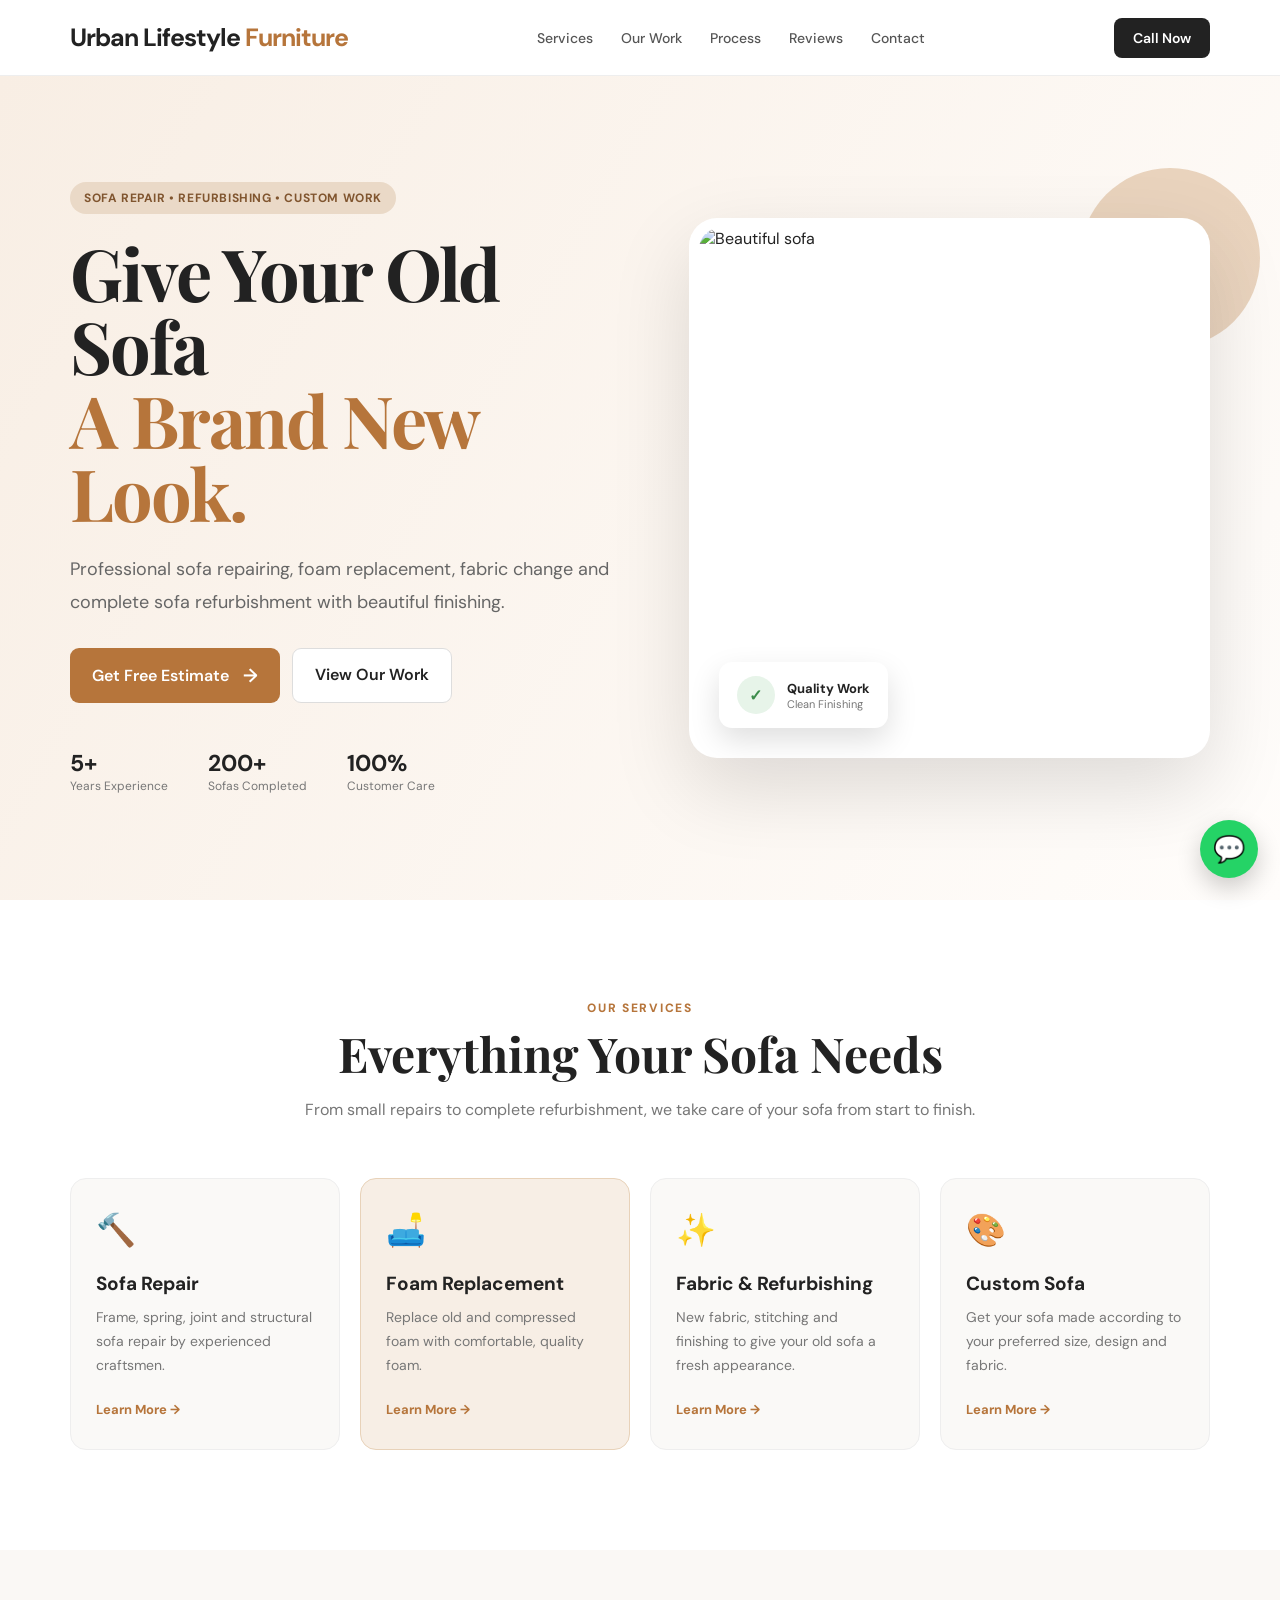
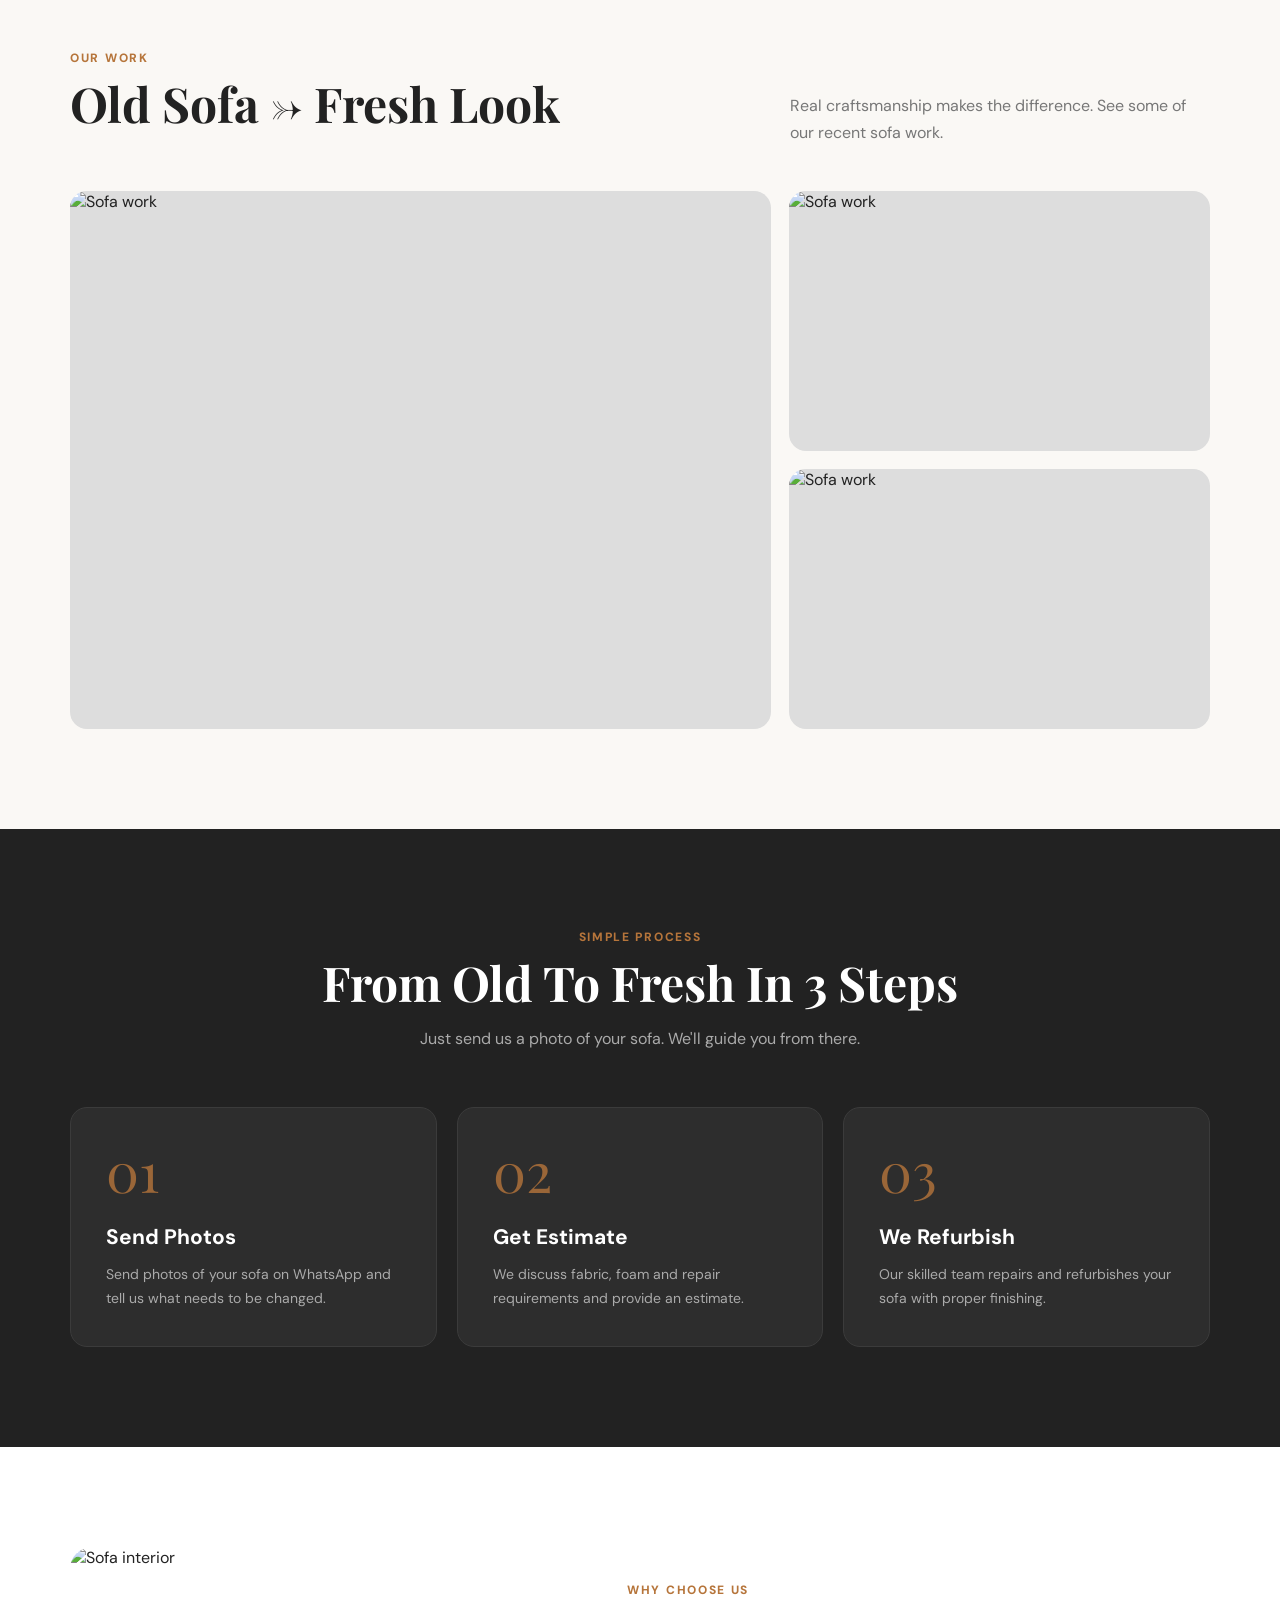
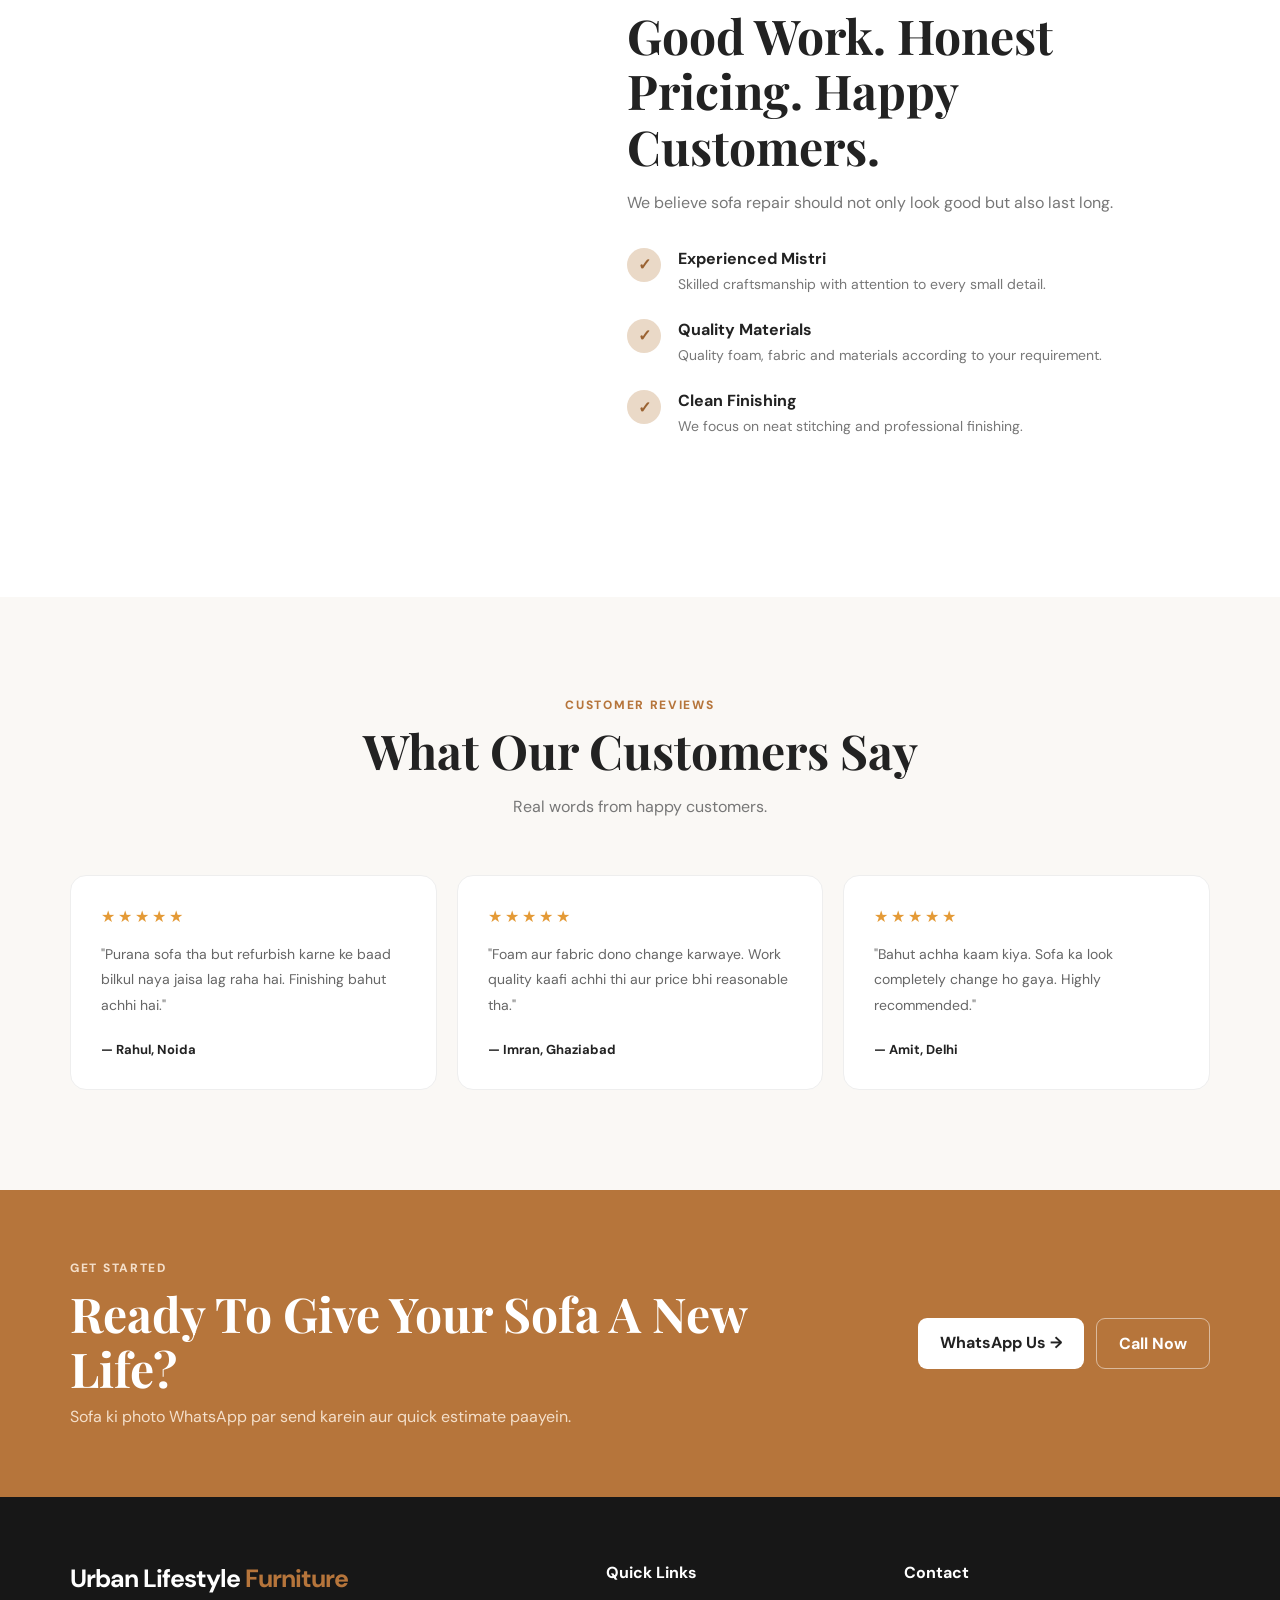
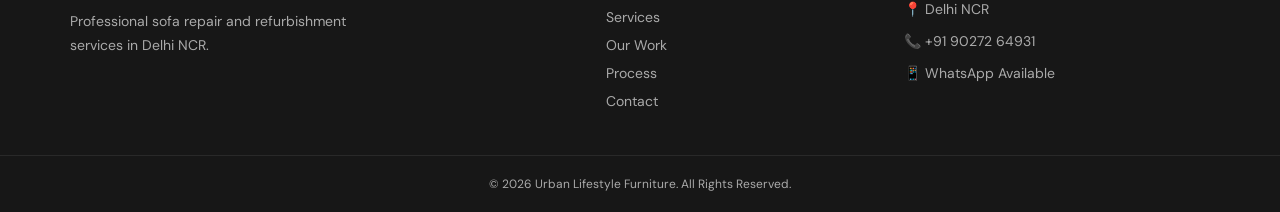
==== index.html @ b77ab4f5 "inital commint" ====
<!DOCTYPE html>
<html lang="en">
<head>
    <meta charset="UTF-8">
    <meta name="viewport" content="width=device-width, initial-scale=1.0">

    <title>Urban Lifestyle Furniture
 | Sofa Repair & Refurbishing</title>

    <link rel="stylesheet" href="style.css">

    <!-- Google Font -->
    <link rel="preconnect" href="https://fonts.googleapis.com">
    <link rel="preconnect" href="https://fonts.gstatic.com" crossorigin>
    <link href="https://fonts.googleapis.com/css2?family=DM+Sans:wght@400;500;600;700&family=Playfair+Display:wght@600;700&display=swap" rel="stylesheet">
</head>

<body>

    <!-- ================= NAVBAR ================= -->

    <header class="navbar">
        <div class="container nav-wrapper">

            <a href="#" class="logo">
                Urban Lifestyle <span>Furniture</span>
            </a>

            <nav>
                <a href="#services">Services</a>
                <a href="#work">Our Work</a>
                <a href="#process">Process</a>
                <a href="#reviews">Reviews</a>
                <a href="#contact">Contact</a>
            </nav>

            <a href="tel:+9190272 64931" class="nav-btn">
                Call Now
            </a>

        </div>
    </header>


    <!-- ================= HERO ================= -->

    <section class="hero" style="padding: 19px 0;">

        <div class="hero-bg-circle circle-one"></div>
        <div class="hero-bg-circle circle-two"></div>

        <div class="container hero-grid">

            <div class="hero-content">

                <div class="small-badge reveal">
                    Sofa Repair • Refurbishing • Custom Work
                </div>

                <h1 class="reveal">
                    Give Your Old Sofa
                    <span>A Brand New Look.</span>
                </h1>

                <p class="hero-text reveal">
                    Professional sofa repairing, foam replacement,
                    fabric change and complete sofa refurbishment
                    with beautiful finishing.
                </p>

                <div class="hero-buttons reveal">

                    <a href="#contact" class="primary-btn">
                        Get Free Estimate
                        <span>→</span>
                    </a>

                    <a href="#work" class="secondary-btn">
                        View Our Work
                    </a>

                </div>

                <div class="hero-trust reveal">

                    <div>
                        <strong>5+</strong>
                        <small>Years Experience</small>
                    </div>

                    <div>
                        <strong>200+</strong>
                        <small>Sofas Completed</small>
                    </div>

                    <div>
                        <strong>100%</strong>
                        <small>Customer Care</small>
                    </div>

                </div>

            </div>


            <div class="hero-image-wrapper reveal-right">

                <div class="image-decoration"></div>

                <div class="hero-image-card">

                    <img
                        src="https://images.unsplash.com/photo-1555041469-a586c61ea9bc?auto=format&fit=crop&w=1000&q=85"
                        alt="Beautiful sofa"
                    >

                    <div class="floating-card">

                        <div class="check-icon">
                            ✓
                        </div>

                        <div>
                            <strong>Quality Work</strong>
                            <span>Clean Finishing</span>
                        </div>

                    </div>

                </div>

            </div>

        </div>

    </section>


    <!-- ================= SERVICES ================= -->

    <section class="services section" id="services">

        <div class="container">

            <div class="section-heading">
                <div class="section-label">
                    OUR SERVICES
                </div>

                <h2>
                    Everything Your Sofa Needs
                </h2>

                <p>
                    From small repairs to complete refurbishment,
                    we take care of your sofa from start to finish.
                </p>
            </div>


            <div class="service-grid">

                <div class="service-card">
                    <div class="service-icon">
                        🔨
                    </div>

                    <h3>Sofa Repair</h3>

                    <p>
                        Frame, spring, joint and structural sofa
                        repair by experienced craftsmen.
                    </p>

                    <a href="#contact">
                        Learn More →
                    </a>
                </div>


                <div class="service-card featured">
                    <div class="service-icon">
                        🛋️
                    </div>

                    <h3>Foam Replacement</h3>

                    <p>
                        Replace old and compressed foam with
                        comfortable, quality foam.
                    </p>

                    <a href="#contact">
                        Learn More →
                    </a>
                </div>


                <div class="service-card">
                    <div class="service-icon">
                        ✨
                    </div>

                    <h3>Fabric & Refurbishing</h3>

                    <p>
                        New fabric, stitching and finishing to
                        give your old sofa a fresh appearance.
                    </p>

                    <a href="#contact">
                        Learn More →
                    </a>
                </div>


                <div class="service-card">
                    <div class="service-icon">
                        🎨
                    </div>

                    <h3>Custom Sofa</h3>

                    <p>
                        Get your sofa made according to your
                        preferred size, design and fabric.
                    </p>

                    <a href="#contact">
                        Learn More →
                    </a>
                </div>

            </div>

        </div>

    </section>


    <!-- ================= WORK ================= -->

    <section class="work section" id="work">

        <div class="container">

            <div class="work-header">

                <div>
                    <div class="section-label">
                        OUR WORK
                    </div>

                    <h2>
                        Old Sofa → Fresh Look
                    </h2>
                </div>

                <p>
                    Real craftsmanship makes the difference.
                    See some of our recent sofa work.
                </p>

            </div>


            <div class="gallery-grid">

                <div class="gallery-item large">
                    <img
                        src="https://images.unsplash.com/photo-1540574163026-643ea20ade25?auto=format&fit=crop&w=1000&q=85"
                        alt="Sofa work"
                    >

                    <div class="gallery-overlay">
                        <span>Complete Refurbishment</span>
                    </div>
                </div>


                <div class="gallery-item">
                    <img
                        src="https://images.unsplash.com/photo-1550226891-ef816aed4a98?auto=format&fit=crop&w=900&q=85"
                        alt="Sofa work"
                    >

                    <div class="gallery-overlay">
                        <span>Fabric Change</span>
                    </div>
                </div>


                <div class="gallery-item">
                    <img
                        src="https://images.unsplash.com/photo-1586023492125-27b2c045efd7?auto=format&fit=crop&w=900&q=85"
                        alt="Sofa work"
                    >

                    <div class="gallery-overlay">
                        <span>Modern Sofa</span>
                    </div>
                </div>

            </div>

        </div>

    </section>


    <!-- ================= PROCESS ================= -->

    <section class="process section" id="process">

        <div class="container">

            <div class="section-heading light">

                <div class="section-label">
                    SIMPLE PROCESS
                </div>

                <h2>
                    From Old To Fresh In 3 Steps
                </h2>

                <p>
                    Just send us a photo of your sofa.
                    We'll guide you from there.
                </p>

            </div>


            <div class="process-grid">

                <div class="process-card">

                    <div class="process-number">
                        01
                    </div>

                    <h3>Send Photos</h3>

                    <p>
                        Send photos of your sofa on WhatsApp
                        and tell us what needs to be changed.
                    </p>

                </div>


                <div class="process-card">

                    <div class="process-number">
                        02
                    </div>

                    <h3>Get Estimate</h3>

                    <p>
                        We discuss fabric, foam and repair
                        requirements and provide an estimate.
                    </p>

                </div>


                <div class="process-card">

                    <div class="process-number">
                        03
                    </div>

                    <h3>We Refurbish</h3>

                    <p>
                        Our skilled team repairs and refurbishes
                        your sofa with proper finishing.
                    </p>

                </div>

            </div>

        </div>

    </section>


    <!-- ================= WHY US ================= -->

    <section class="why-us section">

        <div class="container why-grid">

            <div class="why-image">

                <img
                    src="https://images.unsplash.com/photo-1567016432779-094069958ea5?auto=format&fit=crop&w=1000&q=85"
                    alt="Sofa interior"
                >

            </div>


            <div class="why-content">

                <div class="section-label">
                    WHY CHOOSE US
                </div>

                <h2>
                    Good Work. Honest Pricing. Happy Customers.
                </h2>

                <p>
                    We believe sofa repair should not only look
                    good but also last long.
                </p>


                <div class="benefit">

                    <div class="benefit-icon">
                        ✓
                    </div>

                    <div>
                        <h4>Experienced Mistri</h4>

                        <p>
                            Skilled craftsmanship with attention
                            to every small detail.
                        </p>
                    </div>

                </div>


                <div class="benefit">

                    <div class="benefit-icon">
                        ✓
                    </div>

                    <div>
                        <h4>Quality Materials</h4>

                        <p>
                            Quality foam, fabric and materials
                            according to your requirement.
                        </p>
                    </div>

                </div>


                <div class="benefit">

                    <div class="benefit-icon">
                        ✓
                    </div>

                    <div>
                        <h4>Clean Finishing</h4>

                        <p>
                            We focus on neat stitching and
                            professional finishing.
                        </p>
                    </div>

                </div>

            </div>

        </div>

    </section>


    <!-- ================= REVIEWS ================= -->

    <section class="reviews section" id="reviews">

        <div class="container">

            <div class="section-heading">

                <div class="section-label">
                    CUSTOMER REVIEWS
                </div>

                <h2>
                    What Our Customers Say
                </h2>

                <p>
                    Real words from happy customers.
                </p>

            </div>


            <div class="review-grid">

                <div class="review-card">

                    <div class="stars">
                        ★★★★★
                    </div>

                    <p>
                        "Purana sofa tha but refurbish karne ke baad
                        bilkul naya jaisa lag raha hai. Finishing
                        bahut achhi hai."
                    </p>

                    <strong>
                        — Rahul, Noida
                    </strong>

                </div>


                <div class="review-card">

                    <div class="stars">
                        ★★★★★
                    </div>

                    <p>
                        "Foam aur fabric dono change karwaye.
                        Work quality kaafi achhi thi aur price bhi
                        reasonable tha."
                    </p>

                    <strong>
                        — Imran, Ghaziabad
                    </strong>

                </div>


                <div class="review-card">

                    <div class="stars">
                        ★★★★★
                    </div>

                    <p>
                        "Bahut achha kaam kiya. Sofa ka look completely
                        change ho gaya. Highly recommended."
                    </p>

                    <strong>
                        — Amit, Delhi
                    </strong>

                </div>

            </div>

        </div>

    </section>


    <!-- ================= CTA ================= -->

    <section class="cta" id="contact">

        <div class="container cta-content">

            <div>
                <div class="section-label">
                    GET STARTED
                </div>

                <h2>
                    Ready To Give Your Sofa A New Life?
                </h2>

                <p>
                    Sofa ki photo WhatsApp par send karein
                    aur quick estimate paayein.
                </p>
            </div>


            <div class="cta-buttons">

                <a
                    href="https://wa.me/919027264931?text=Hi%2C%20I%20want%20a%20sofa%20repair%20estimate."
                    class="whatsapp-btn"
                >
                    WhatsApp Us
                    <span>→</span>
                </a>

                <a
                    href="tel:+919027264931"
                    class="call-btn"
                >
                    Call Now
                </a>

            </div>

        </div>

    </section>


    <!-- ================= FOOTER ================= -->

    <footer>

        <div class="container footer-grid">

            <div>
                <a href="#" class="logo">
                    Urban Lifestyle <span>Furniture</span>
                </a>

                <p>
                    Professional sofa repair and refurbishment
                    services in Delhi NCR.
                </p>
            </div>


            <div class="footer-links">

                <h4>Quick Links</h4>

                <a href="#services">Services</a>
                <a href="#work">Our Work</a>
                <a href="#process">Process</a>
                <a href="#contact">Contact</a>

            </div>


            <div class="footer-contact">

                <h4>Contact</h4>

                <p>📍 Delhi NCR</p>
                <p>📞 +91 90272 64931</p>
                <p>📱 WhatsApp Available</p>

            </div>

        </div>


        <div class="copyright">
            © 2026 Urban Lifestyle <span>Furniture</span>. All Rights Reserved.
        </div>

    </footer>


    <!-- FLOATING WHATSAPP -->

    <a
        href="https://wa.me/9190272 64931"
        class="floating-whatsapp"
        aria-label="WhatsApp"
    >
        💬
    </a>

</body>
</html>
---- style.css ----
/* =========================
   RESET
========================= */

* {
    margin: 0;
    padding: 0;
    box-sizing: border-box;
}

html {
    scroll-behavior: smooth;
}

body {
    font-family: "DM Sans", sans-serif;
    background: #faf8f5;
    color: #222;
    overflow-x: hidden;
}

img {
    width: 100%;
    display: block;
}

a {
    text-decoration: none;
    color: inherit;
}

.container {
    width: min(1140px, 92%);
    margin: auto;
}

.section {
    padding: 100px 0;
}


/* =========================
   NAVBAR
========================= */

.navbar {
    position: sticky;
    top: 0;
    z-index: 1000;
    height: 76px;
    display: flex;
    align-items: center;
    background: rgba(255,255,255,0.92);
    backdrop-filter: blur(14px);
    border-bottom: 1px solid #eee;
}

.nav-wrapper {
    display: flex;
    align-items: center;
    justify-content: space-between;
}

.logo {
    font-size: 25px;
    font-weight: 700;
    letter-spacing: -1px;
}

.logo span {
    color: #b6753b;
}

.navbar nav {
    display: flex;
    gap: 28px;
}

.navbar nav a {
    position: relative;
    font-size: 14px;
    font-weight: 500;
    color: #555;
    transition: 0.3s;
}

.navbar nav a::after {
    content: "";
    position: absolute;
    left: 0;
    bottom: -6px;
    width: 0;
    height: 2px;
    background: #b6753b;
    transition: 0.3s;
}

.navbar nav a:hover {
    color: #b6753b;
}

.navbar nav a:hover::after {
    width: 100%;
}

.nav-btn {
    background: #222;
    color: #fff;
    padding: 11px 19px;
    border-radius: 8px;
    font-size: 14px;
    font-weight: 600;
    transition: 0.3s;
}

.nav-btn:hover {
    transform: translateY(-3px);
    background: #b6753b;
}


/* =========================
   HERO
========================= */

.hero {
    min-height: calc(100vh - 76px);
    display: flex;
    align-items: center;
    position: relative;
    overflow: hidden;
    background:
        linear-gradient(120deg, #f8eee4, #fffdfb);
}

.hero-grid {
    display: grid;
    grid-template-columns: 1fr 0.95fr;
    gap: 70px;
    align-items: center;
}

.small-badge {
    display: inline-block;
    padding: 8px 14px;
    border-radius: 30px;
    background: #ead9c7;
    color: #80552f;
    font-size: 12px;
    font-weight: 700;
    text-transform: uppercase;
    letter-spacing: 0.6px;
    margin-bottom: 22px;
}

.hero h1 {
    font-family: "Playfair Display", serif;
    font-size: clamp(44px, 6vw, 72px);
    line-height: 1.02;
    letter-spacing: -2px;
    max-width: 680px;
    margin-bottom: 24px;
}

.hero h1 span {
    display: block;
    color: #b6753b;
}

.hero-text {
    max-width: 600px;
    color: #666;
    font-size: 18px;
    line-height: 1.8;
    margin-bottom: 30px;
}

.hero-buttons {
    display: flex;
    gap: 12px;
    flex-wrap: wrap;
}

.primary-btn,
.secondary-btn {
    padding: 15px 22px;
    border-radius: 9px;
    font-weight: 600;
    transition: 0.3s;
}

.primary-btn {
    display: inline-flex;
    gap: 14px;
    align-items: center;
    background: #b6753b;
    color: white;
}

.primary-btn span {
    font-size: 19px;
    transition: 0.3s;
}

.primary-btn:hover {
    transform: translateY(-4px);
    box-shadow: 0 15px 25px rgba(182,117,59,0.25);
}

.primary-btn:hover span {
    transform: translateX(5px);
}

.secondary-btn {
    background: white;
    border: 1px solid #ddd;
}

.secondary-btn:hover {
    transform: translateY(-4px);
    border-color: #b6753b;
}

.hero-trust {
    display: flex;
    gap: 40px;
    margin-top: 45px;
}

.hero-trust div {
    display: flex;
    flex-direction: column;
}

.hero-trust strong {
    font-size: 23px;
}

.hero-trust small {
    color: #777;
    font-size: 12px;
}


/* HERO IMAGE */

.hero-image-wrapper {
    position: relative;
}

.hero-image-card {
    position: relative;
    z-index: 2;
    overflow: hidden;
    border-radius: 28px;
    background: white;
    padding: 10px;
    box-shadow: 0 30px 80px rgba(0,0,0,0.13);
}

.hero-image-card img {
    height: 520px;
    object-fit: cover;
    border-radius: 21px;
    transition: transform 0.8s ease;
}

.hero-image-card:hover img {
    transform: scale(1.04);
}

.image-decoration {
    position: absolute;
    width: 180px;
    height: 180px;
    background: #d6ae86;
    border-radius: 50%;
    top: -50px;
    right: -50px;
    z-index: 1;
    opacity: 0.5;
}

.floating-card {
    position: absolute;
    left: 30px;
    bottom: 30px;
    z-index: 4;
    display: flex;
    align-items: center;
    gap: 12px;
    background: white;
    padding: 14px 18px;
    border-radius: 13px;
    box-shadow: 0 12px 30px rgba(0,0,0,0.13);
    animation: floatCard 3s ease-in-out infinite;
}

.check-icon {
    display: grid;
    place-items: center;
    width: 38px;
    height: 38px;
    border-radius: 50%;
    background: #e7f4e9;
    color: #3c8c4b;
    font-weight: bold;
}

.floating-card div:last-child {
    display: flex;
    flex-direction: column;
}

.floating-card strong {
    font-size: 13px;
}

.floating-card span {
    color: #777;
    font-size: 11px;
}


/* =========================
   SECTION HEADING
========================= */

.section-heading {
    text-align: center;
    max-width: 720px;
    margin: 0 auto 55px;
}

.section-label {
    color: #b6753b;
    font-size: 12px;
    font-weight: 800;
    letter-spacing: 1.7px;
    margin-bottom: 10px;
}

.section-heading h2,
.work-header h2,
.why-content h2,
.cta h2 {
    font-family: "Playfair Display", serif;
    font-size: clamp(34px, 4vw, 48px);
    line-height: 1.15;
    margin-bottom: 15px;
}

.section-heading p,
.work-header p {
    color: #777;
    line-height: 1.7;
}


/* =========================
   SERVICES
========================= */

.services {
    background: #fff;
}

.service-grid {
    display: grid;
    grid-template-columns: repeat(4, 1fr);
    gap: 20px;
}

.service-card {
    background: #faf9f7;
    border: 1px solid #eee;
    padding: 30px 25px;
    border-radius: 16px;
    transition:
        transform 0.35s ease,
        box-shadow 0.35s ease,
        border-color 0.35s ease;
}

.service-card:hover {
    transform: translateY(-10px);
    border-color: #d9b693;
    box-shadow: 0 20px 40px rgba(0,0,0,0.07);
}

.service-card.featured {
    background: #f7eee5;
    border-color: #e8d2b9;
}

.service-icon {
    font-size: 32px;
    margin-bottom: 20px;
}

.service-card h3 {
    font-size: 19px;
    margin-bottom: 10px;
}

.service-card p {
    color: #777;
    font-size: 14px;
    line-height: 1.7;
    margin-bottom: 20px;
}

.service-card a {
    color: #b6753b;
    font-weight: 700;
    font-size: 13px;
}


/* =========================
   WORK
========================= */

.work {
    background: #faf8f5;
}

.work-header {
    display: flex;
    align-items: end;
    justify-content: space-between;
    gap: 40px;
    margin-bottom: 45px;
}

.work-header p {
    max-width: 420px;
}

.gallery-grid {
    display: grid;
    grid-template-columns: 1.25fr 0.75fr;
    grid-template-rows: 260px 260px;
    gap: 18px;
}

.gallery-item {
    position: relative;
    overflow: hidden;
    border-radius: 17px;
    background: #ddd;
}

.gallery-item.large {
    grid-row: span 2;
}

.gallery-item img {
    width: 100%;
    height: 100%;
    object-fit: cover;
    transition: transform 0.7s ease;
}

.gallery-item:hover img {
    transform: scale(1.08);
}

.gallery-overlay {
    position: absolute;
    left: 15px;
    right: 15px;
    bottom: 15px;
    padding: 13px 15px;
    color: #fff;
    background: rgba(0,0,0,0.56);
    backdrop-filter: blur(8px);
    border-radius: 9px;
    font-size: 13px;
    transform: translateY(65px);
    opacity: 0;
    transition: 0.35s;
}

.gallery-item:hover .gallery-overlay {
    transform: translateY(0);
    opacity: 1;
}


/* =========================
   PROCESS
========================= */

.process {
    background: #222;
    color: #fff;
}

.section-heading.light p {
    color: #aaa;
}

.process-grid {
    display: grid;
    grid-template-columns: repeat(3, 1fr);
    gap: 20px;
}

.process-card {
    position: relative;
    padding: 35px;
    background: #2d2d2d;
    border: 1px solid #3b3b3b;
    border-radius: 17px;
    overflow: hidden;
    transition: 0.35s;
}

.process-card:hover {
    transform: translateY(-8px);
    background: #333;
}

.process-number {
    font-family: "Playfair Display", serif;
    color: #b6753b;
    font-size: 55px;
    line-height: 1;
    margin-bottom: 25px;
    opacity: 0.8;
}

.process-card h3 {
    font-size: 21px;
    margin-bottom: 12px;
}

.process-card p {
    color: #aaa;
    line-height: 1.7;
    font-size: 14px;
}


/* =========================
   WHY US
========================= */

.why-us {
    background: white;
}

.why-grid {
    display: grid;
    grid-template-columns: 0.9fr 1.1fr;
    gap: 80px;
    align-items: center;
}

.why-image {
    overflow: hidden;
    border-radius: 22px;
}

.why-image img {
    height: 550px;
    object-fit: cover;
    transition: transform 0.7s;
}

.why-image:hover img {
    transform: scale(1.04);
}

.why-content > p {
    color: #777;
    line-height: 1.8;
    max-width: 580px;
    margin-bottom: 30px;
}

.benefit {
    display: flex;
    gap: 17px;
    margin-bottom: 24px;
}

.benefit-icon {
    min-width: 34px;
    height: 34px;
    border-radius: 50%;
    display: grid;
    place-items: center;
    background: #ead9c7;
    color: #9a6232;
    font-weight: bold;
}

.benefit h4 {
    margin-bottom: 4px;
}

.benefit p {
    color: #777;
    font-size: 14px;
    line-height: 1.6;
}


/* =========================
   REVIEWS
========================= */

.reviews {
    background: #faf8f5;
}

.review-grid {
    display: grid;
    grid-template-columns: repeat(3, 1fr);
    gap: 20px;
}

.review-card {
    background: white;
    padding: 30px;
    border: 1px solid #eee;
    border-radius: 16px;
    transition: 0.35s;
}

.review-card:hover {
    transform: translateY(-8px);
    box-shadow: 0 20px 40px rgba(0,0,0,0.06);
}

.stars {
    color: #e49a36;
    letter-spacing: 3px;
    margin-bottom: 15px;
}

.review-card p {
    color: #666;
    font-size: 14px;
    line-height: 1.8;
    margin-bottom: 20px;
}

.review-card strong {
    font-size: 13px;
}


/* =========================
   CTA
========================= */

.cta {
    padding: 70px 0;
    background: #b6753b;
    color: #fff;
}

.cta-content {
    display: flex;
    justify-content: space-between;
    align-items: center;
    gap: 40px;
}

.cta .section-label {
    color: #f4dfca;
}

.cta h2 {
    max-width: 680px;
    margin-bottom: 10px;
}

.cta p {
    color: #f4dfca;
}

.cta-buttons {
    display: flex;
    gap: 12px;
    flex-shrink: 0;
}

.whatsapp-btn,
.call-btn {
    padding: 14px 22px;
    border-radius: 9px;
    font-weight: 700;
    transition: 0.3s;
}

.whatsapp-btn {
    background: #fff;
    color: #222;
}

.whatsapp-btn:hover,
.call-btn:hover {
    transform: translateY(-4px);
}

.call-btn {
    border: 1px solid rgba(255,255,255,0.5);
}


/* =========================
   FOOTER
========================= */

footer {
    background: #171717;
    color: #aaa;
    padding-top: 65px;
}

.footer-grid {
    display: grid;
    grid-template-columns: 1.4fr 0.7fr 0.9fr;
    gap: 60px;
    padding-bottom: 45px;
}

footer .logo {
    color: #fff;
    display: inline-block;
    margin-bottom: 15px;
}

footer p {
    max-width: 330px;
    font-size: 14px;
    line-height: 1.7;
}

footer h4 {
    color: #fff;
    margin-bottom: 15px;
}

.footer-links {
    display: flex;
    flex-direction: column;
    gap: 10px;
}

.footer-links a {
    font-size: 14px;
    transition: 0.3s;
}

.footer-links a:hover {
    color: #d49a68;
}

.footer-contact p {
    margin-bottom: 8px;
}

.copyright {
    border-top: 1px solid #292929;
    text-align: center;
    padding: 20px;
    font-size: 12px;
}


/* =========================
   FLOATING WHATSAPP
========================= */

.floating-whatsapp {
    position: fixed;
    right: 22px;
    bottom: 22px;
    z-index: 100;
    width: 58px;
    height: 58px;
    display: grid;
    place-items: center;
    background: #25d366;
    color: white;
    border-radius: 50%;
    font-size: 26px;
    box-shadow: 0 10px 25px rgba(0,0,0,0.2);
    animation: whatsappPulse 2s infinite;
}


/* =========================
   ANIMATIONS
========================= */

.reveal {
    animation: fadeUp 1s ease both;
}

.reveal:nth-child(1) {
    animation-delay: 0.1s;
}

.reveal:nth-child(2) {
    animation-delay: 0.2s;
}

.reveal:nth-child(3) {
    animation-delay: 0.3s;
}

.reveal:nth-child(4) {
    animation-delay: 0.4s;
}

.reveal-right {
    animation: revealRight 1s ease both;
    animation-delay: 0.25s;
}

@keyframes fadeUp {

    from {
        opacity: 0;
        transform: translateY(35px);
    }

    to {
        opacity: 1;
        transform: translateY(0);
    }

}

@keyframes revealRight {

    from {
        opacity: 0;
        transform: translateX(50px);
    }

    to {
        opacity: 1;
        transform: translateX(0);
    }

}

@keyframes floatCard {

    0%, 100% {
        transform: translateY(0);
    }

    50% {
        transform: translateY(-10px);
    }

}

@keyframes whatsappPulse {

    0% {
        box-shadow:
            0 0 0 0 rgba(37,211,102,0.45);
    }

    70% {
        box-shadow:
            0 0 0 15px rgba(37,211,102,0);
    }

    100% {
        box-shadow:
            0 0 0 0 rgba(37,211,102,0);
    }

}


/* =========================
   RESPONSIVE
========================= */

@media (max-width: 1000px) {

    .navbar nav {
        display: none;
    }

    .hero-grid {
        grid-template-columns: 1fr;
        gap: 50px;
        padding: 70px 0;
    }

    .hero-content {
        text-align: center;
    }

    .hero-text {
        margin-left: auto;
        margin-right: auto;
    }

    .hero-buttons,
    .hero-trust {
        justify-content: center;
    }

    .service-grid {
        grid-template-columns: repeat(2, 1fr);
    }

    .why-grid {
        grid-template-columns: 1fr;
        gap: 50px;
    }

    .why-content {
        text-align: center;
    }

    .benefit {
        text-align: left;
    }

    .process-grid,
    .review-grid {
        grid-template-columns: 1fr;
    }

    .cta-content {
        flex-direction: column;
        text-align: center;
    }

    .footer-grid {
        grid-template-columns: 1fr 1fr;
    }
}


@media (max-width: 650px) {

    .navbar {
        height: 68px;
    }

    .nav-btn {
        padding: 9px 13px;
        font-size: 12px;
    }

    .hero {
        min-height: auto;
    }

    .hero h1 {
        font-size: 43px;
    }

    .hero-text {
        font-size: 16px;
    }

    .hero-trust {
        gap: 20px;
    }

    .hero-trust strong {
        font-size: 18px;
    }

    .hero-image-card img {
        height: 360px;
    }

    .floating-card {
        left: 18px;
        bottom: 18px;
    }

    .section {
        padding: 70px 0;
    }

    .service-grid {
        grid-template-columns: 1fr;
    }

    .gallery-grid {
        display: grid;
        grid-template-columns: 1fr;
        grid-template-rows: repeat(3, 250px);
    }

    .gallery-item.large {
        grid-row: auto;
    }

    .work-header {
        flex-direction: column;
        align-items: flex-start;
    }

    .footer-grid {
        grid-template-columns: 1fr;
        gap: 35px;
    }

    .cta-buttons {
        flex-direction: column;
        width: 100%;
    }

    .whatsapp-btn,
    .call-btn {
        text-align: center;
    }

}
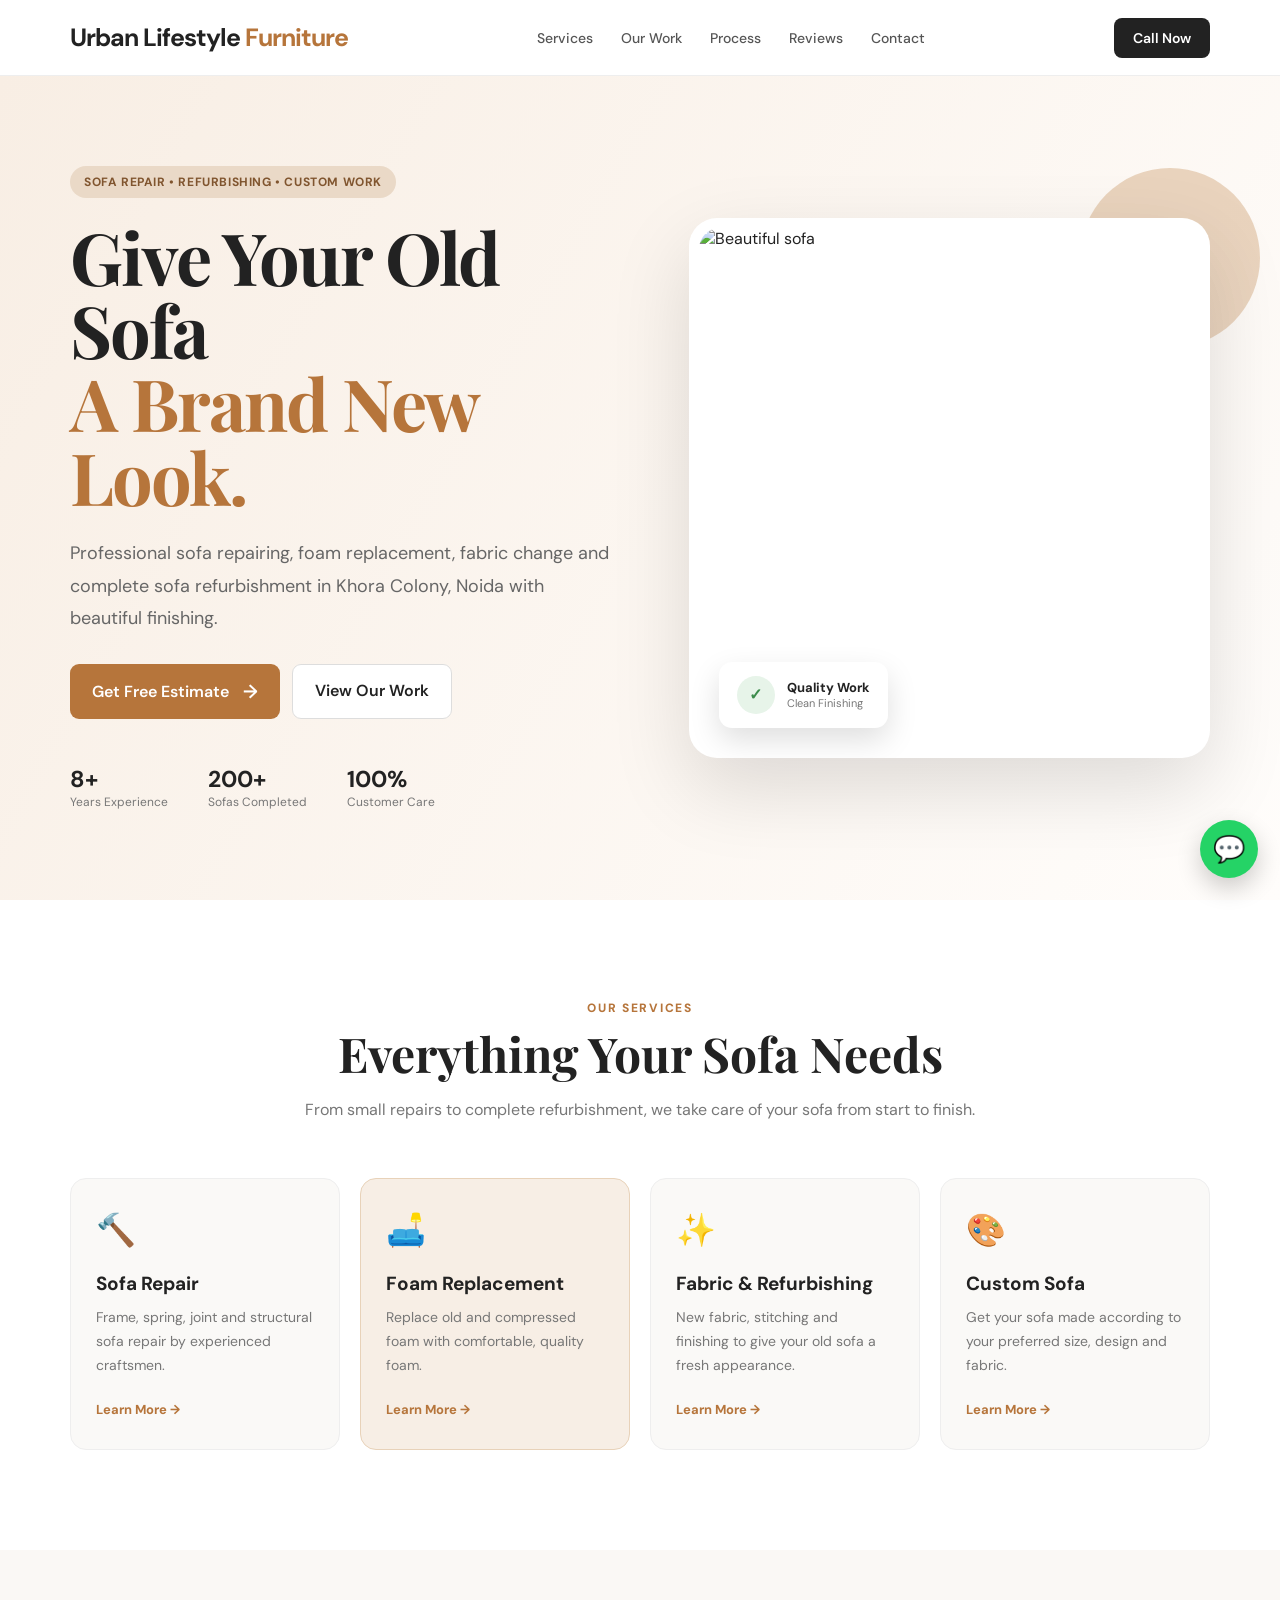
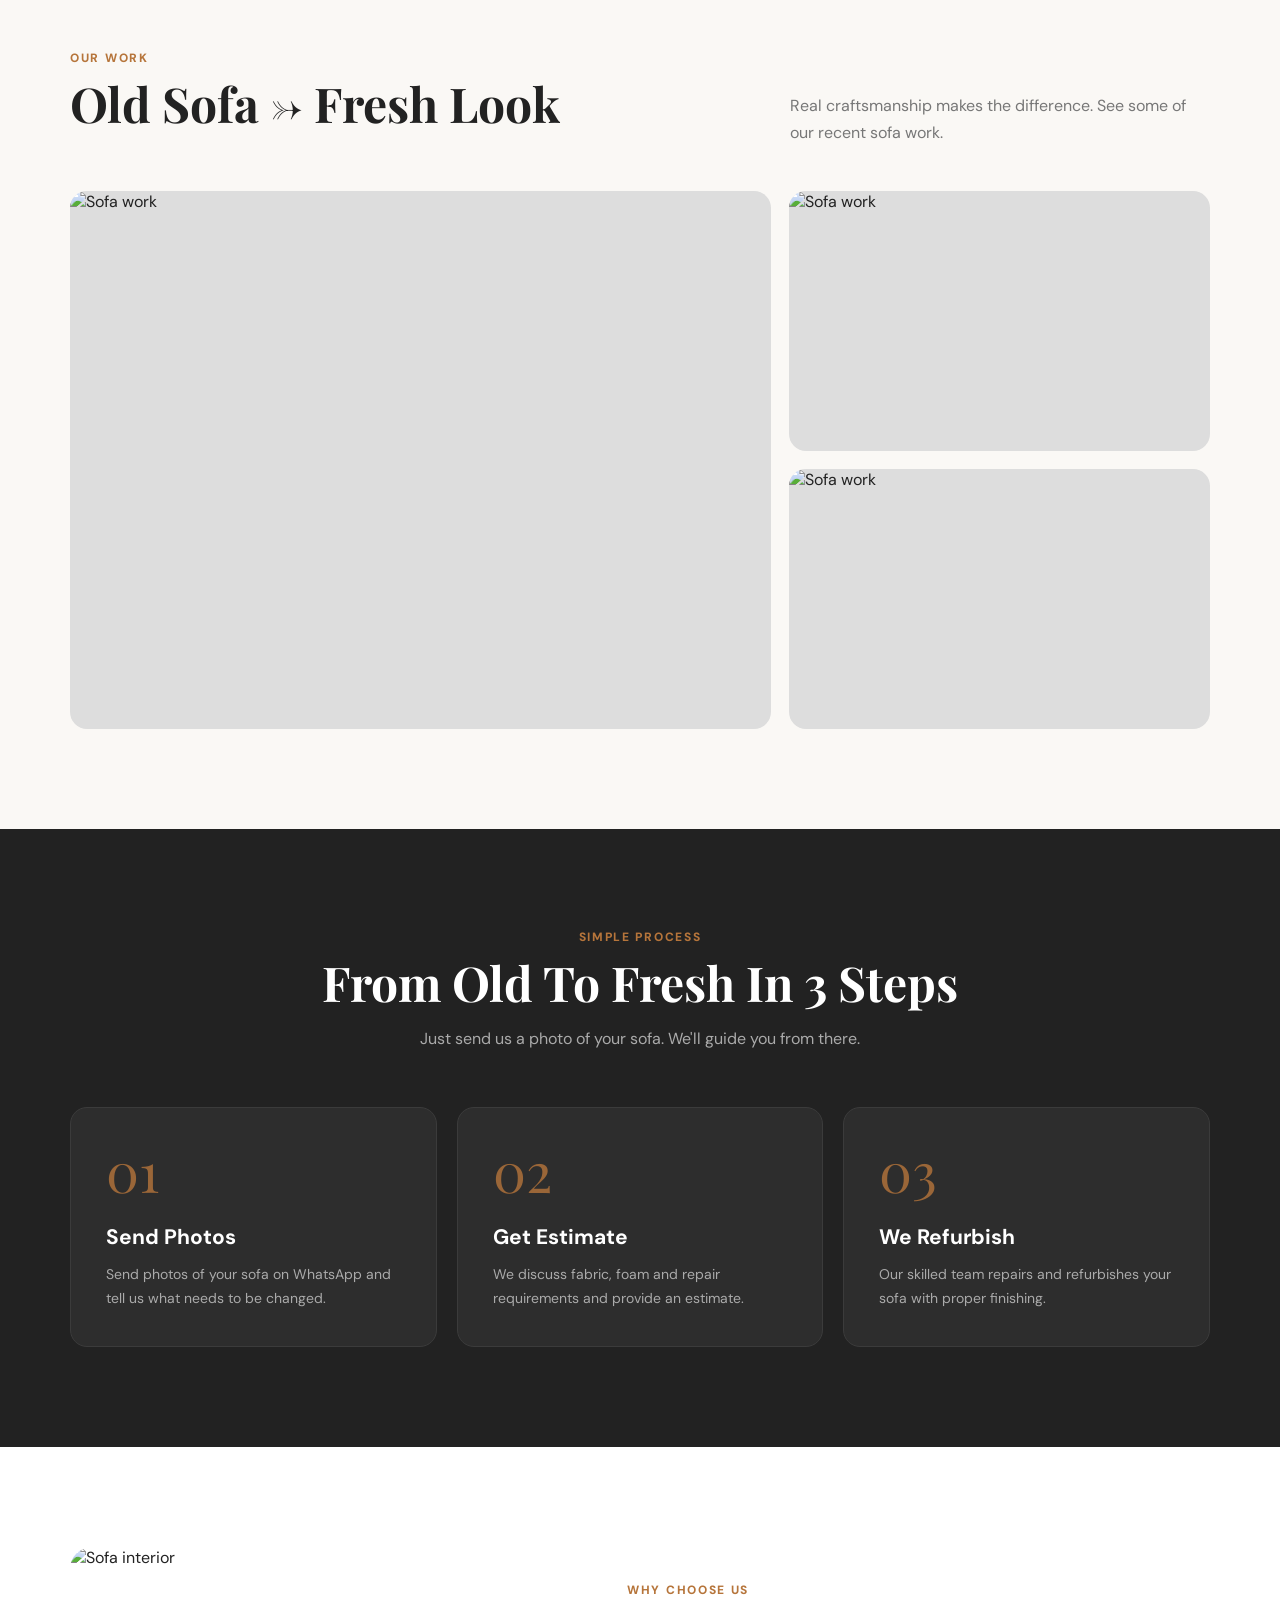
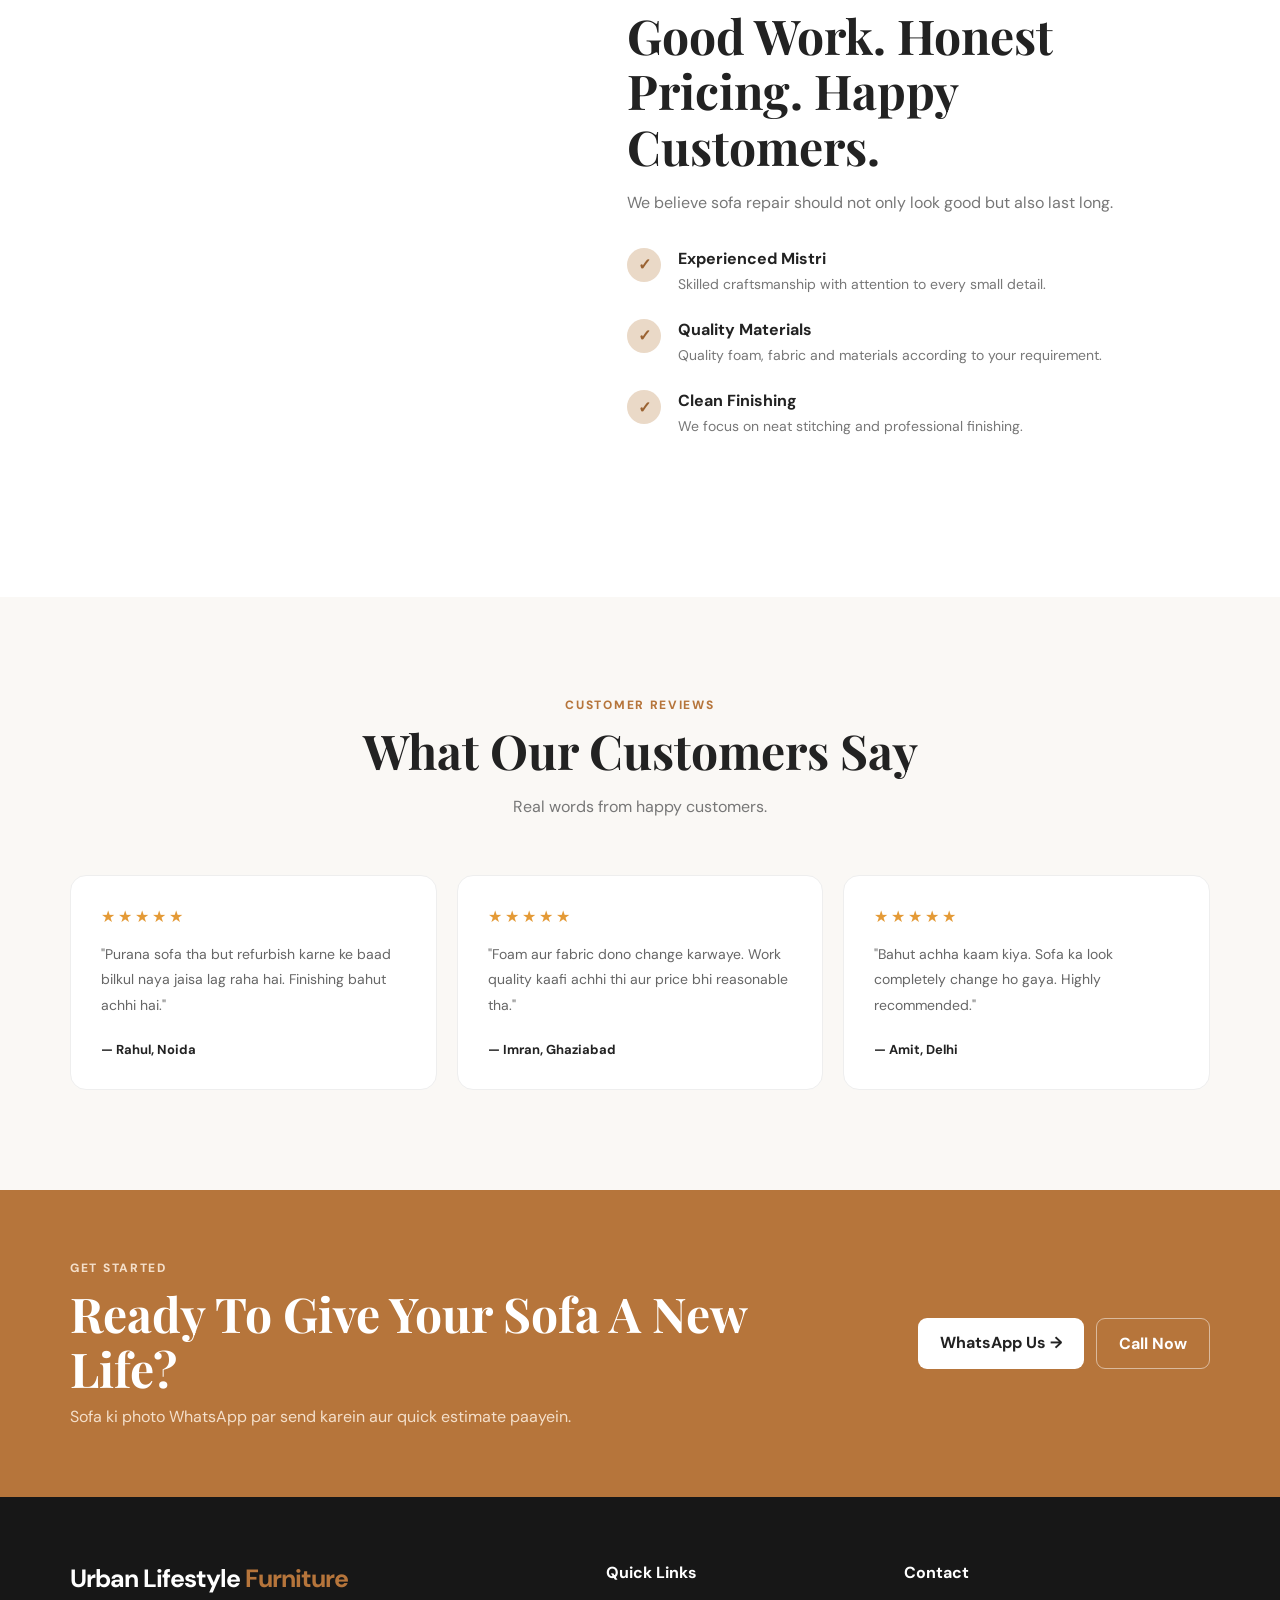
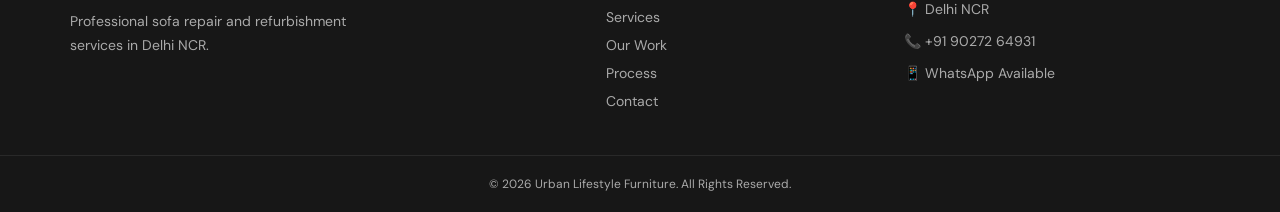
==== commit cce910f9: "new chagnes" ====
--- a/index.html
+++ b/index.html
@@ -4,8 +4,21 @@
     <meta charset="UTF-8">
     <meta name="viewport" content="width=device-width, initial-scale=1.0">
 
-    <title>Urban Lifestyle Furniture
- | Sofa Repair & Refurbishing</title>
+    <!-- SEO -->
+    <meta name="description" content="Urban Lifestyle Furniture in Khora Colony, Noida offers sofa repair, sofa refurbishing, foam replacement, fabric change and custom sofa services across Noida, Ghaziabad and Delhi NCR.">
+    <meta name="keywords" content="sofa repair in Noida, sofa repair near me, sofa repairing Khora Colony, sofa refurbishing Noida, sofa foam replacement Noida, sofa fabric change Noida, old sofa repair, furniture repair Noida, custom sofa Noida, sofa mistri Noida">
+    <meta name="robots" content="index, follow, max-image-preview:large, max-snippet:-1, max-video-preview:-1">
+    <meta name="author" content="Urban Lifestyle Furniture">
+    <link rel="canonical" href="https://urban-lifestyle-furniture.vercel.app/">
+
+    <!-- Open Graph -->
+    <meta property="og:type" content="business.business">
+    <meta property="og:title" content="Urban Lifestyle Furniture | Sofa Repair & Refurbishing in Noida">
+    <meta property="og:description" content="Sofa repair, refurbishing, foam replacement, fabric change and custom sofa services in Khora Colony, Noida and Delhi NCR.">
+    <meta property="og:url" content="https://urban-lifestyle-furniture.vercel.app/">
+    <meta property="og:site_name" content="Urban Lifestyle Furniture">
+
+    <title>Urban Lifestyle Furniture | Sofa Repair & Refurbishing in Noida</title>
 
     <link rel="stylesheet" href="style.css">
 
@@ -13,6 +26,84 @@
     <link rel="preconnect" href="https://fonts.googleapis.com">
     <link rel="preconnect" href="https://fonts.gstatic.com" crossorigin>
     <link href="https://fonts.googleapis.com/css2?family=DM+Sans:wght@400;500;600;700&family=Playfair+Display:wght@600;700&display=swap" rel="stylesheet">
+
+<script type="application/ld+json">
+{
+  "@context": "https://schema.org",
+  "@type": "FurnitureStore",
+  "name": "Urban Lifestyle Furniture",
+  "url": "https://urban-lifestyle-furniture.vercel.app/",
+  "telephone": "+91-90272-64931",
+  "description": "Sofa repair, sofa refurbishment, foam replacement, fabric change, custom sofa and furniture services in Delhi NCR.",
+  "areaServed": [
+    {
+      "@type": "City",
+      "name": "Delhi"
+    },
+    {
+      "@type": "City",
+      "name": "Noida"
+    },
+    {
+      "@type": "City",
+      "name": "Ghaziabad"
+    },
+    {
+      "@type": "Place",
+      "name": "Delhi NCR"
+    }
+  ],
+  "address": {
+    "@type": "PostalAddress",
+    "addressLocality": "Khora Colony",
+    "addressRegion": "Uttar Pradesh",
+    "addressCountry": "IN"
+  },
+  "priceRange": "$$",
+  "sameAs": [],
+  "hasOfferCatalog": {
+    "@type": "OfferCatalog",
+    "name": "Furniture Services",
+    "itemListElement": [
+      {
+        "@type": "Offer",
+        "itemOffered": {
+          "@type": "Service",
+          "name": "Sofa Repair"
+        }
+      },
+      {
+        "@type": "Offer",
+        "itemOffered": {
+          "@type": "Service",
+          "name": "Sofa Refurbishment"
+        }
+      },
+      {
+        "@type": "Offer",
+        "itemOffered": {
+          "@type": "Service",
+          "name": "Sofa Foam Replacement"
+        }
+      },
+      {
+        "@type": "Offer",
+        "itemOffered": {
+          "@type": "Service",
+          "name": "Sofa Fabric Change"
+        }
+      },
+      {
+        "@type": "Offer",
+        "itemOffered": {
+          "@type": "Service",
+          "name": "Custom Sofa"
+        }
+      }
+    ]
+  }
+}
+</script>
 </head>
 
 <body>
@@ -34,7 +125,7 @@
                 <a href="#contact">Contact</a>
             </nav>
 
-            <a href="tel:+9190272 64931" class="nav-btn">
+            <a href="tel:+919027264931" class="nav-btn">
                 Call Now
             </a>
 
@@ -65,7 +156,7 @@
                 <p class="hero-text reveal">
                     Professional sofa repairing, foam replacement,
                     fabric change and complete sofa refurbishment
-                    with beautiful finishing.
+                    in Khora Colony, Noida with beautiful finishing.
                 </p>
 
                 <div class="hero-buttons reveal">
@@ -84,7 +175,7 @@
                 <div class="hero-trust reveal">
 
                     <div>
-                        <strong>5+</strong>
+                        <strong>8+</strong>
                         <small>Years Experience</small>
                     </div>
 
@@ -621,7 +712,8 @@
 
             <div>
                 <a href="#" class="logo">
-                    Urban Lifestyle <span>Furniture</span>
+                                 
+  Urban Lifestyle <span>Furniture</span>
                 </a>
 
                 <p>
@@ -666,7 +758,7 @@
     <!-- FLOATING WHATSAPP -->
 
     <a
-        href="https://wa.me/9190272 64931"
+        href="https://wa.me/919027264931"
         class="floating-whatsapp"
         aria-label="WhatsApp"
     >
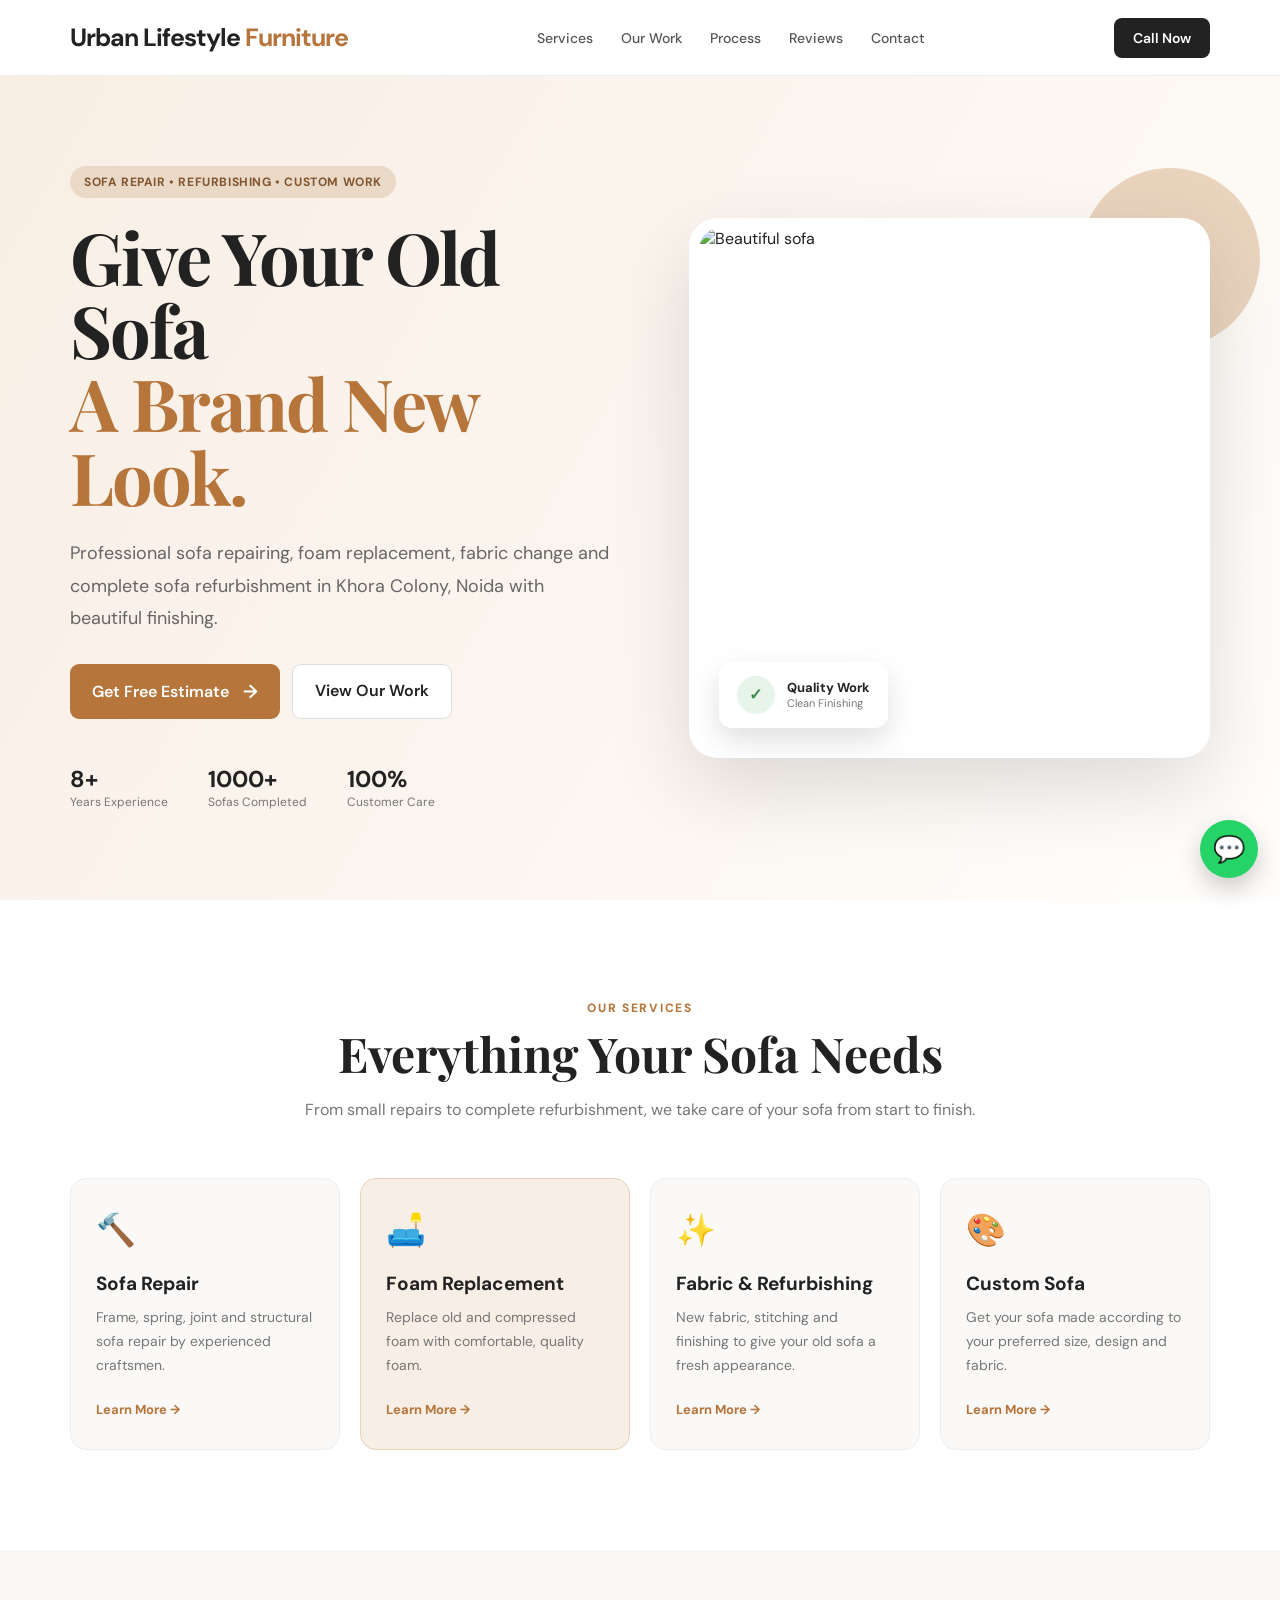
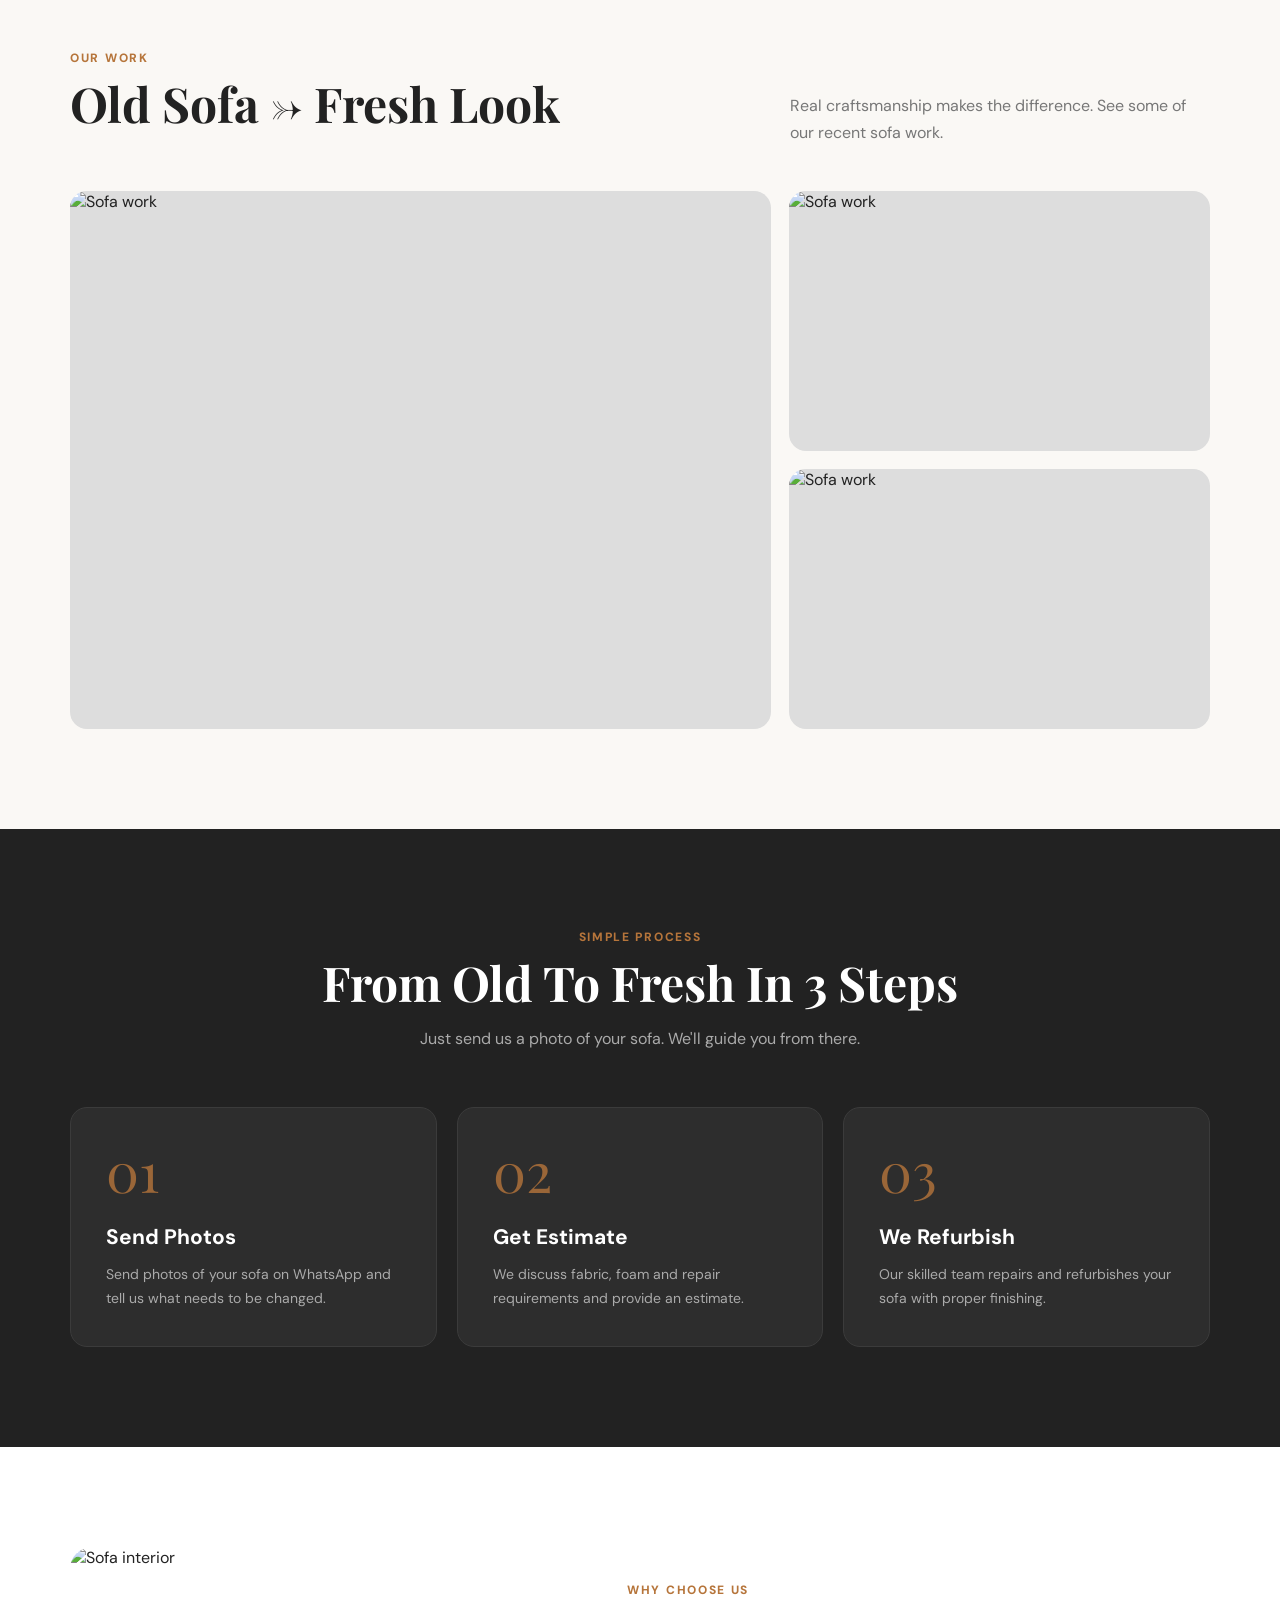
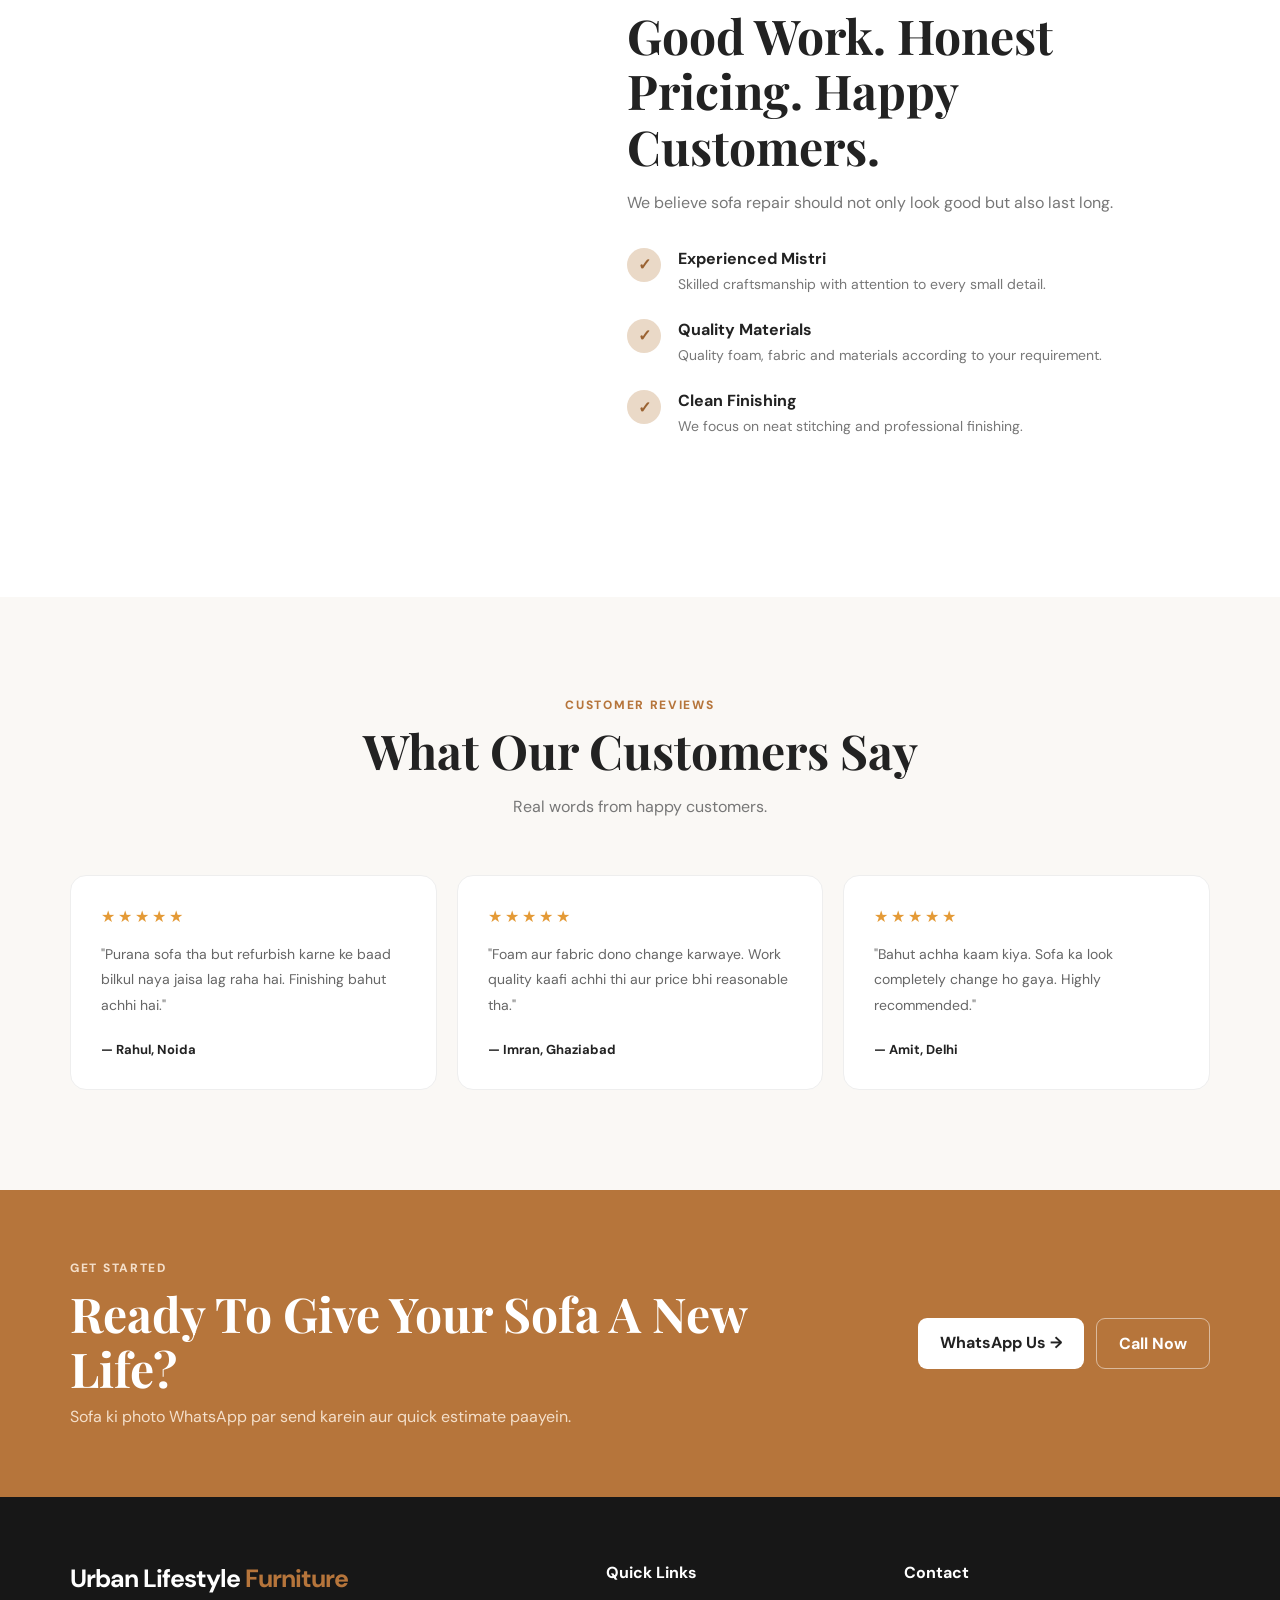
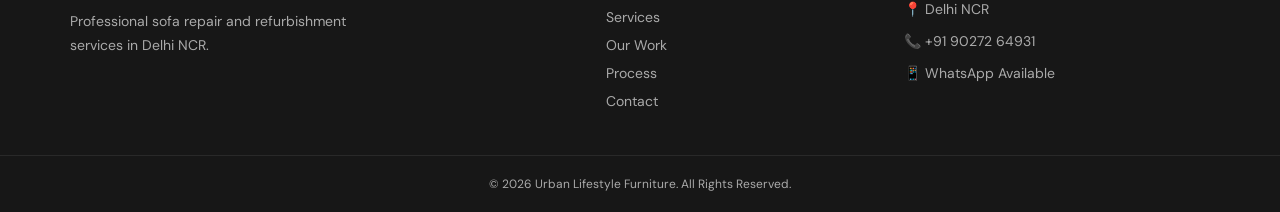
==== commit 1f043ac5: "add sofas completed" ====
--- a/index.html
+++ b/index.html
@@ -3,19 +3,19 @@
 <head>
     <meta charset="UTF-8">
     <meta name="viewport" content="width=device-width, initial-scale=1.0">
-
+    <link rel="icon" type="image/png" href="Urban Lifestyle Furniturelogo.png">
     <!-- SEO -->
     <meta name="description" content="Urban Lifestyle Furniture in Khora Colony, Noida offers sofa repair, sofa refurbishing, foam replacement, fabric change and custom sofa services across Noida, Ghaziabad and Delhi NCR.">
     <meta name="keywords" content="sofa repair in Noida, sofa repair near me, sofa repairing Khora Colony, sofa refurbishing Noida, sofa foam replacement Noida, sofa fabric change Noida, old sofa repair, furniture repair Noida, custom sofa Noida, sofa mistri Noida">
     <meta name="robots" content="index, follow, max-image-preview:large, max-snippet:-1, max-video-preview:-1">
     <meta name="author" content="Urban Lifestyle Furniture">
-    <link rel="canonical" href="https://urban-lifestyle-furniture.vercel.app/">
+    <link rel="canonical" href="https://www.urbanlifestylefurniture.in/">
 
     <!-- Open Graph -->
     <meta property="og:type" content="business.business">
     <meta property="og:title" content="Urban Lifestyle Furniture | Sofa Repair & Refurbishing in Noida">
     <meta property="og:description" content="Sofa repair, refurbishing, foam replacement, fabric change and custom sofa services in Khora Colony, Noida and Delhi NCR.">
-    <meta property="og:url" content="https://urban-lifestyle-furniture.vercel.app/">
+    <meta property="og:url" content="https://www.urbanlifestylefurniture.in/">
     <meta property="og:site_name" content="Urban Lifestyle Furniture">
 
     <title>Urban Lifestyle Furniture | Sofa Repair & Refurbishing in Noida</title>
@@ -32,7 +32,7 @@
   "@context": "https://schema.org",
   "@type": "FurnitureStore",
   "name": "Urban Lifestyle Furniture",
-  "url": "https://urban-lifestyle-furniture.vercel.app/",
+  "url": "https://www.urbanlifestylefurniture.in/",
   "telephone": "+91-90272-64931",
   "description": "Sofa repair, sofa refurbishment, foam replacement, fabric change, custom sofa and furniture services in Delhi NCR.",
   "areaServed": [
@@ -180,7 +180,7 @@
                     </div>
 
                     <div>
-                        <strong>200+</strong>
+                        <strong>1000+</strong>
                         <small>Sofas Completed</small>
                     </div>
 
